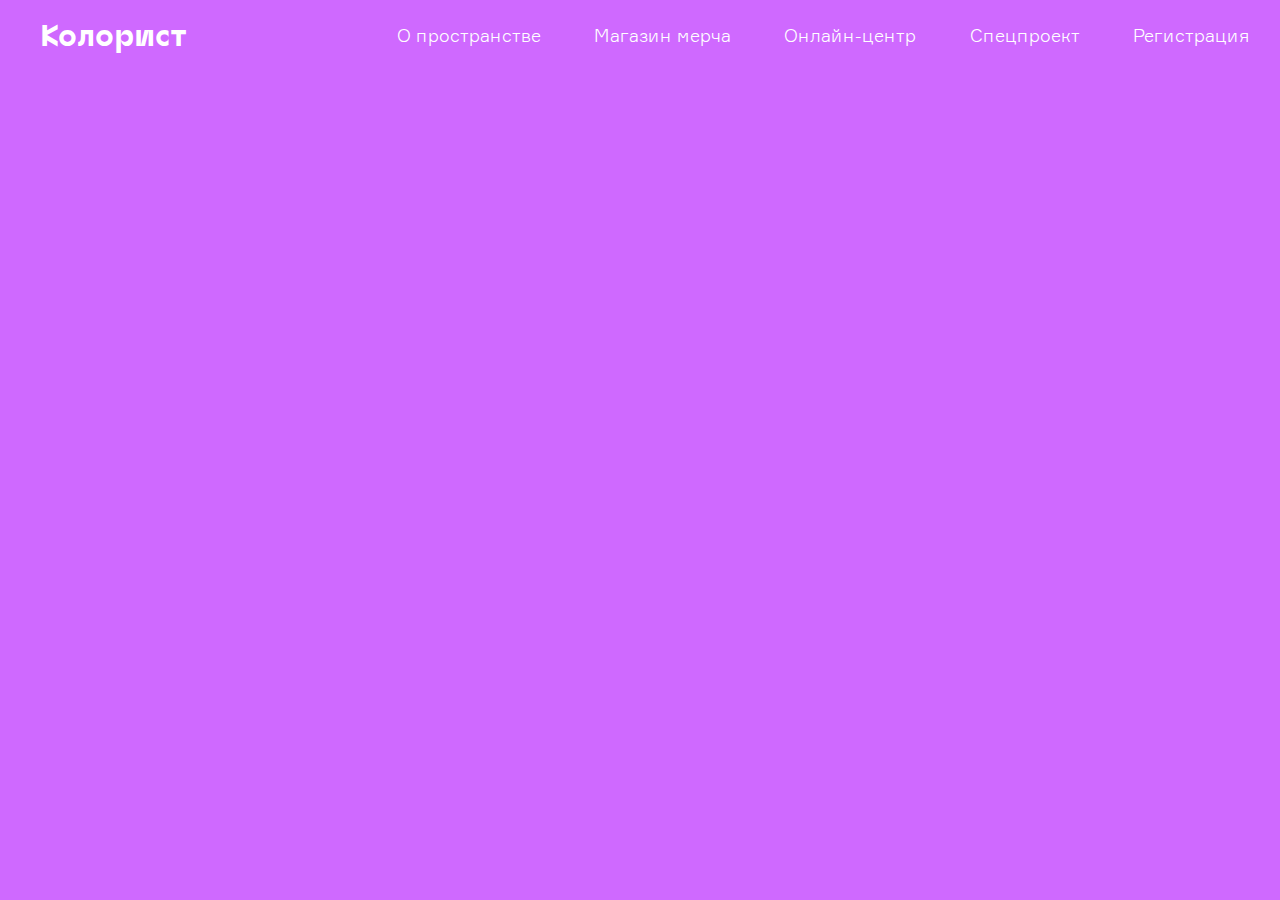
==== about.html @ 6c8bef04 "color picker added" ====
<!DOCTYPE html>
<html lang="en" dir="ltr">
  <head>
    <meta charset="utf-8">
    <meta name="viewport" content="width=device-width">
    <meta name="description" content="Центр цветовых настроек">
    <meta name="keywords" content="HTML, CSS, JavaScript">
    <meta name="author" content="qeugens">
    <link rel="shortcut icon" href="images/favicon.png" type="image/x-icon">
    <title>О пространстве</title>
    <link rel="stylesheet" href="css/styles.css">
    <style media="screen">
      body {
        background-color: #CF69FF;
      }
      .header {
        background-color: #CF69FF;
      }

    </style>
  </head>

  <body>
    <div class="header">
      <div class="head_content">
        <a href="index.html" class="logo">Колорист</a>
        <div class="sections">
          <a href="about.html" target="_blank">О пространстве</a>
          <a href="shop.html" target="_blank">Магазин мерча</a>
          <a href="online.html" target="_blank">Онлайн-центр</a>
          <a href="project.html" target="_blank">Спецпроект</a>
          <a href="index.html">Регистрация</a>
        </div>
      </div>
    </div>

  </body>
</html>
---- css/styles.css ----
@import "reset.css";
@import "master.css";
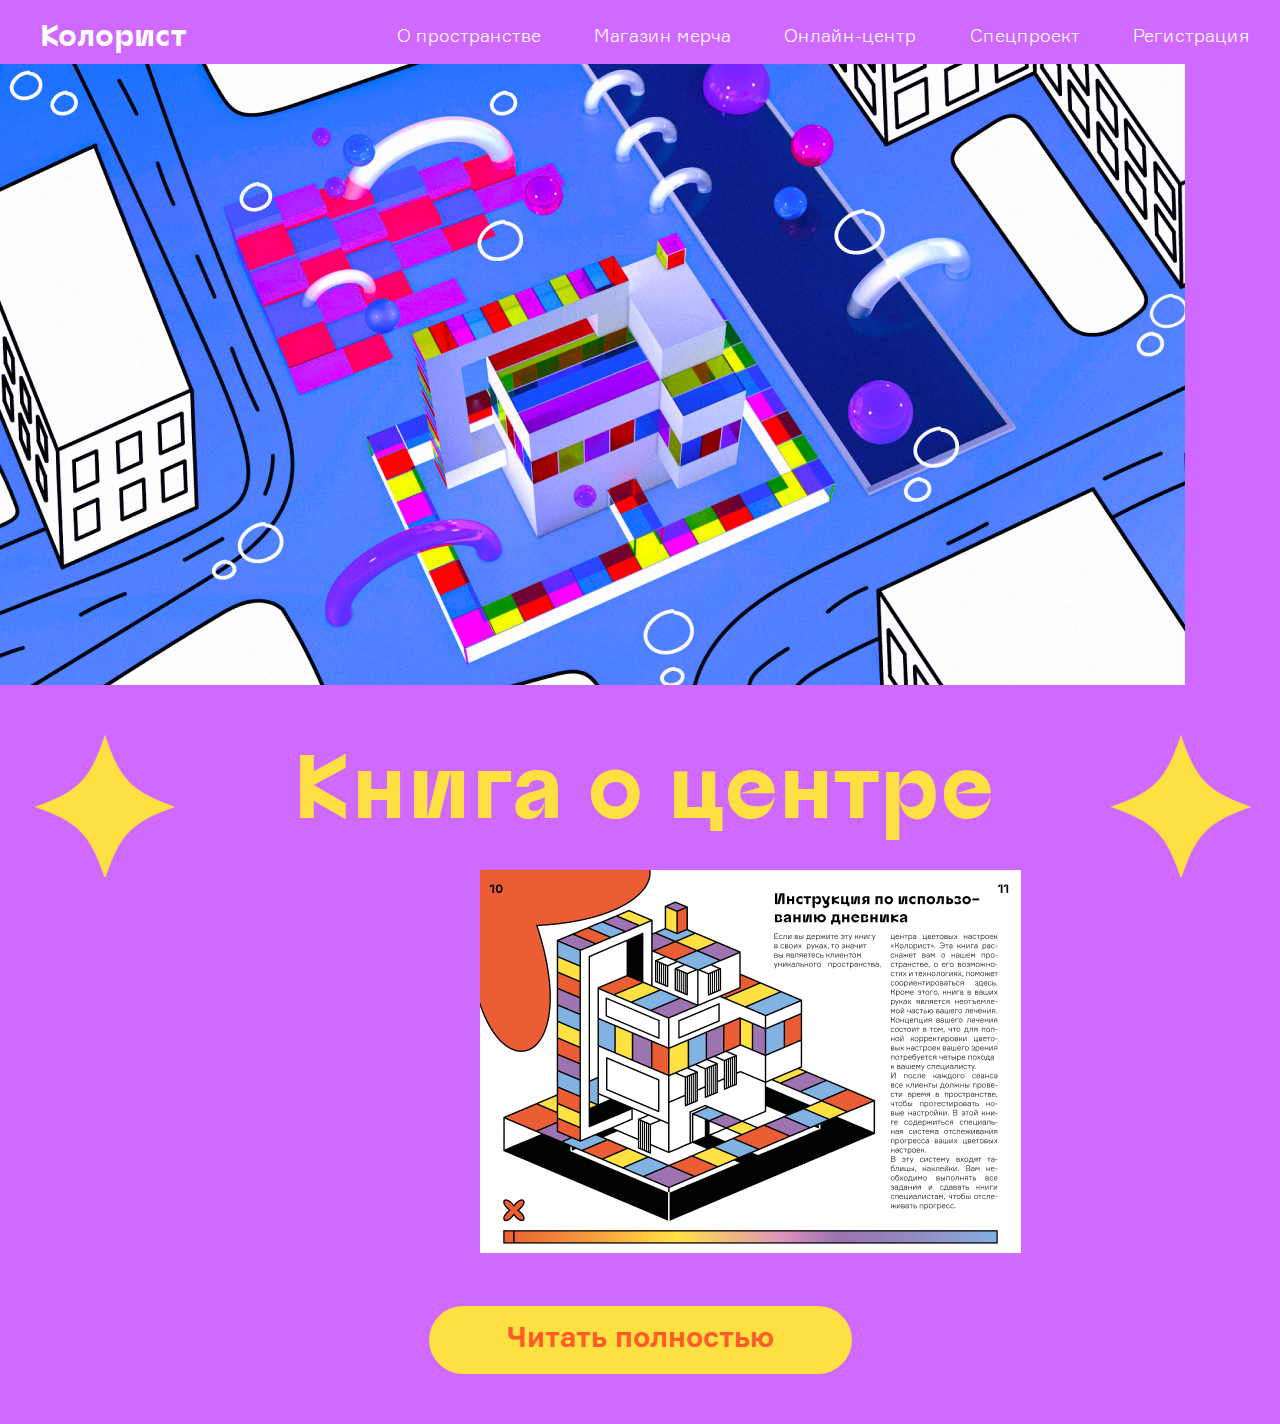
==== commit 38e25fd4: "new pages" ====
--- a/about.html
+++ b/about.html
@@ -9,6 +9,9 @@
     <link rel="shortcut icon" href="images/favicon.png" type="image/x-icon">
     <title>О пространстве</title>
     <link rel="stylesheet" href="css/styles.css">
+    <script src="https://ajax.googleapis.com/ajax/libs/jquery/3.5.1/jquery.min.js"></script>
+    <script src="javascripts/slick.min.js"></script>
+    <script src="javascripts/slider.js"></script>
     <style media="screen">
       body {
         background-color: #CF69FF;
@@ -19,7 +22,6 @@
 
     </style>
   </head>
-
   <body>
     <div class="header">
       <div class="head_content">
@@ -34,5 +36,41 @@
       </div>
     </div>
 
+    <div class="slider">
+      <div class="slider_item">
+        <img src="images/slider1.png" alt="">
+      </div>
+      <div class="slider_item">
+        <img src="images/slider2.png" alt="">
+      </div>
+      <div class="slider_item">
+        <img src="images/slider3.png" alt="">
+      </div>
+      <div class="slider_item">
+        <img src="images/slider4.png" alt="">
+      </div>
+      <div class="slider_item">
+        <img src="images/slider5.png" alt="">
+      </div>
+      <div class="slider_item">
+        <img src="images/slider6.png" alt="">
+      </div>
+      <div class="slider_item">
+        <img src="images/slider7.png" alt="">
+      </div>
+    </div>
+
+    <div class="about_book">
+      <div class=""> <img src="images/star.svg" alt=""> </div>
+      <h1 style="margin-top:20px">Книга о центре</h1>
+      <div class=""> <img src="images/star.svg" alt=""> </div>
+    </div>
+    <div class="book">
+      <img src="images/about_book.png" alt="">
+      <a href="https://ru.calameo.com/read/0066533320633ea04bce8">Читать полностью</a>
+    </div>
+
+
+
   </body>
 </html>
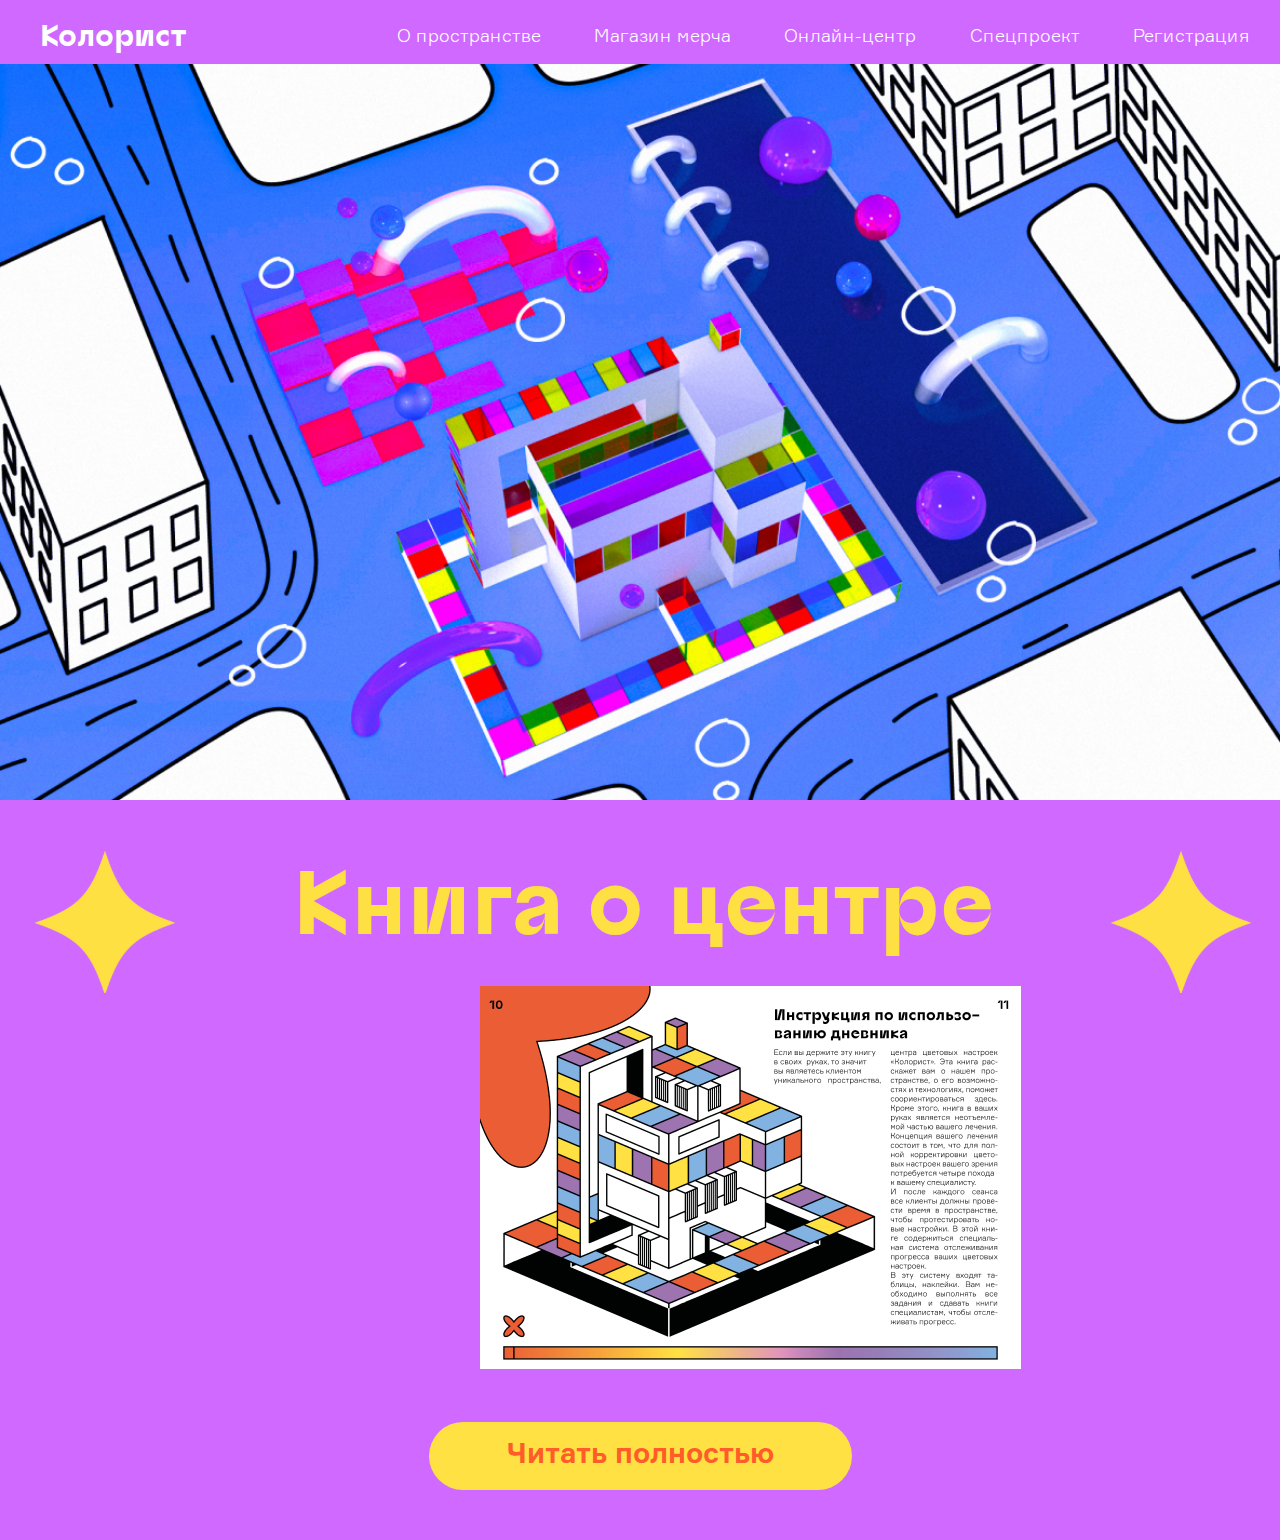
==== commit 4f7190bb: "almost done" ====
--- a/about.html
+++ b/about.html
@@ -36,27 +36,27 @@
       </div>
     </div>
 
-    <div class="slider">
+    <div class="slider_about">
       <div class="slider_item">
-        <img src="images/slider1.png" alt="">
+        <img src="images/about1.png" alt="">
       </div>
       <div class="slider_item">
-        <img src="images/slider2.png" alt="">
+        <img src="images/about2.png" alt="">
       </div>
       <div class="slider_item">
-        <img src="images/slider3.png" alt="">
+        <img src="images/about3.png" alt="">
       </div>
       <div class="slider_item">
-        <img src="images/slider4.png" alt="">
+        <img src="images/about4.png" alt="">
       </div>
       <div class="slider_item">
-        <img src="images/slider5.png" alt="">
+        <img src="images/about5.png" alt="">
       </div>
       <div class="slider_item">
-        <img src="images/slider6.png" alt="">
+        <img src="images/about6.png" alt="">
       </div>
       <div class="slider_item">
-        <img src="images/slider7.png" alt="">
+        <img src="images/about7.png" alt="">
       </div>
     </div>
 
